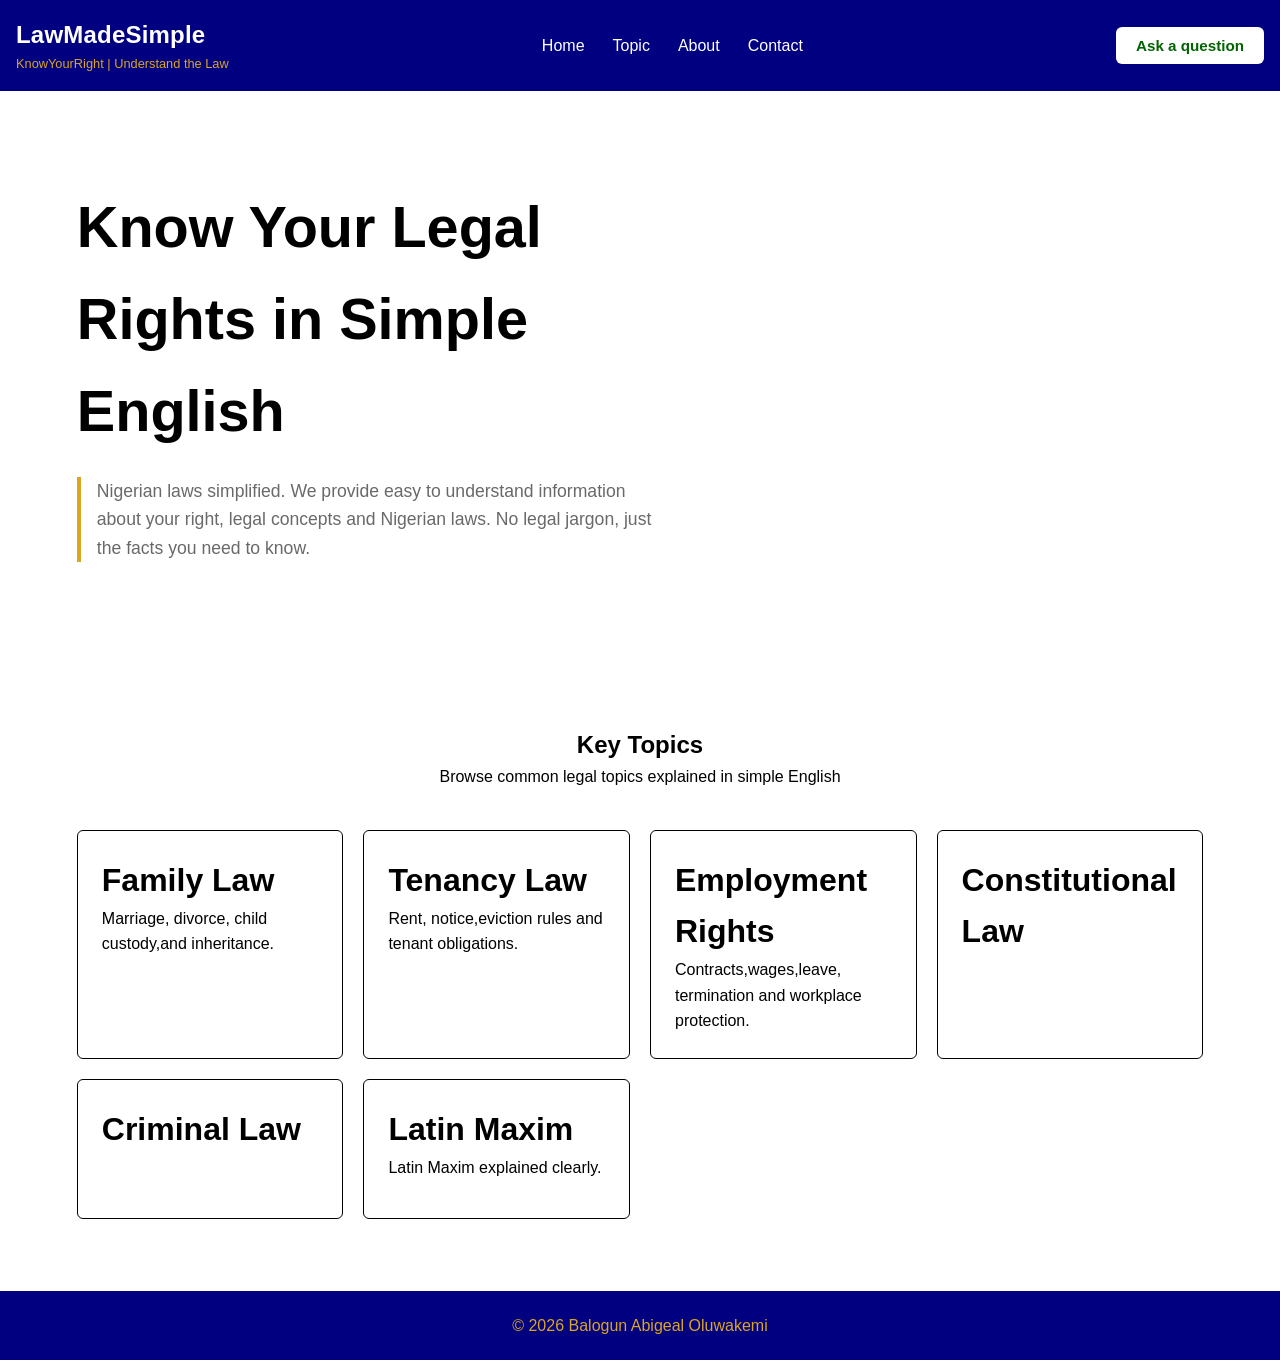
==== project.html @ 4a02079a "Create project.html" ====
<!DOCTYPE html>
<html lang="en">
<head>
    <meta charset="UTF-8">
    <title>Legal Information Website</title>
</head>
<body>
    <link rel="stylesheet" href="project.css">
    <nav class="navbar"> 
        <div class="logo">
            <h1>LawMadeSimple</h1>
            <p>KnowYourRight | Understand the Law</p>
            </div>
            <ul class="nav-links">
                <li><a href ="#Home">Home</a></li>
                <li><a href ="#Topics">Topic</a></li>
                <li><a href ="#About">About</a></li>
                <li><a href ="#Contact">Contact</a></li>
            </ul>
            <button>Ask a question</button>
  </nav>
  
  <div class="container">
      <h1>Know Your Legal Rights in Simple English</h1>
      <p>Nigerian laws simplified. We provide easy to understand information about your right, legal concepts and Nigerian laws. No legal jargon, just the facts you need to know.</p>
  </div>
  <Section > 
      <h1>Key Topics</h1>
      <p>Browse common legal topics explained in simple English</p>
      </Section>
      
      <div id="cards">
          <div class="cards-info">
              <h1>Family Law</h1>
              <p>Marriage, divorce, child custody,and inheritance.</p>
          </div>
          <div class="cards-info">
              <h1> Tenancy Law</h1>
              <p>Rent, notice,eviction rules and tenant obligations.</p>
          </div>
          <div class="cards-info">
              <h1>Employment Rights</h1>
              <p>Contracts,wages,leave, termination and workplace protection.</p>
          </div>
          <div class="cards-info">
              <h1>Constitutional Law</h1>
          </div>
          <div class ="cards-info">
              <h1>Criminal Law</h1>
          </div>
          <div class ="cards-info">
              <h1>Latin Maxim</h1>
              <p>Latin Maxim explained clearly.</p>
          </div>
      </div> 
  <footer>&copy 2026 Balogun Abigeal Oluwakemi</footer>
</body>
  </html>
---- project.css ----
* {
  box-sizing: border-box;
  margin: 0;
  padding: 0;
}

/* ---------- Color Variables ---------- */
:root {
  --deep-blue: navy;
  --gold: goldenrod;
  --green: seagreen;
  --green-dark: darkgreen;
  --white: white;
  --line: lightgray;
}

/* ---------- Body ---------- */
body {
  font-family: "Public Sans", Arial, sans-serif;
  background: white;
  color: black;
  line-height: 1.6;
}

/* ---------- Navbar ---------- */
.navbar {
  display: flex;
  align-items: center;
  justify-content: space-between;
  flex-wrap: wrap;
  gap: 16px;
  padding: 16px;
  background: navy;
  color: white;
}

.logo h1 {
  font-size: 1.5rem;
  letter-spacing: 0.2px;
}

.logo p {
  font-size: 0.8rem;
  color: goldenrod;
}

.nav-links {
  display: flex;
  gap: 28px;
  list-style: none;
}

.nav-links a {
  color: white;
  text-decoration: none;
  font-weight: 500;
  padding: 4px 0;
  border-bottom: 2px solid transparent;
}

.nav-links a:hover {
  border-bottom-color: goldenrod;
}

.navbar button {
  background: white;
  color: darkgreen;
  border: none;
  padding: 10px 20px;
  border-radius: 6px;
  font: 600 0.95rem "Public Sans", Arial, sans-serif;
  cursor: pointer;
}

.navbar button:hover {
  background: white;
}


.container {
  background: white;
  color: black;
  padding: 90px 6% 100px;
}

.container h1 {
  font-size: clamp(2rem, 5vw, 3.6rem);
  max-width: 18ch;
  margin-bottom: 20px;
}

.container p {
  max-width: 60ch;
  font-size: 1.1rem;
  color: dimgray;
  border-left: 4px solid goldenrod;
  padding-left: 16px;
}

/* ---------- Section Headings ---------- */
section {
  padding: 64px 6% 24px;
  text-align: center;
}

/* ---------- Cards Section ---------- */
#cards {
  display: grid;
  grid-template-columns:
    repeat(auto-fit, minmax(250px, 1fr));
  gap: 20px;
  padding: 16px 6% 72px;
}

.cards-info {
  background: white;
  border: 1px solid black;
  border-radius: 6px;
  padding: 24px;
  min-height: 140px;
}

/* ---------- Footer ---------- */
footer {
  background: navy;
  color: goldenrod;
  text-align: center;
  padding: 22px 6%;
}

/* ---------- Mobile Responsiveness ---------- */
@media (max-width: 640px) {
  .navbar {
    flex-direction: column;
    align-items: flex-start;
    position: static;
  }

  .nav-links {
    gap: 18px;
    flex-wrap: wrap;
  }

  .container {
    padding: 56px 6% 64px;
  }

  section {
    padding-top: 44px;
  }
}

/* ---------- Reduced Motion Accessibility ---------- */
@media (prefers-reduced-motion: reduce) {
  html {
    scroll-behavior: auto;
  }
}
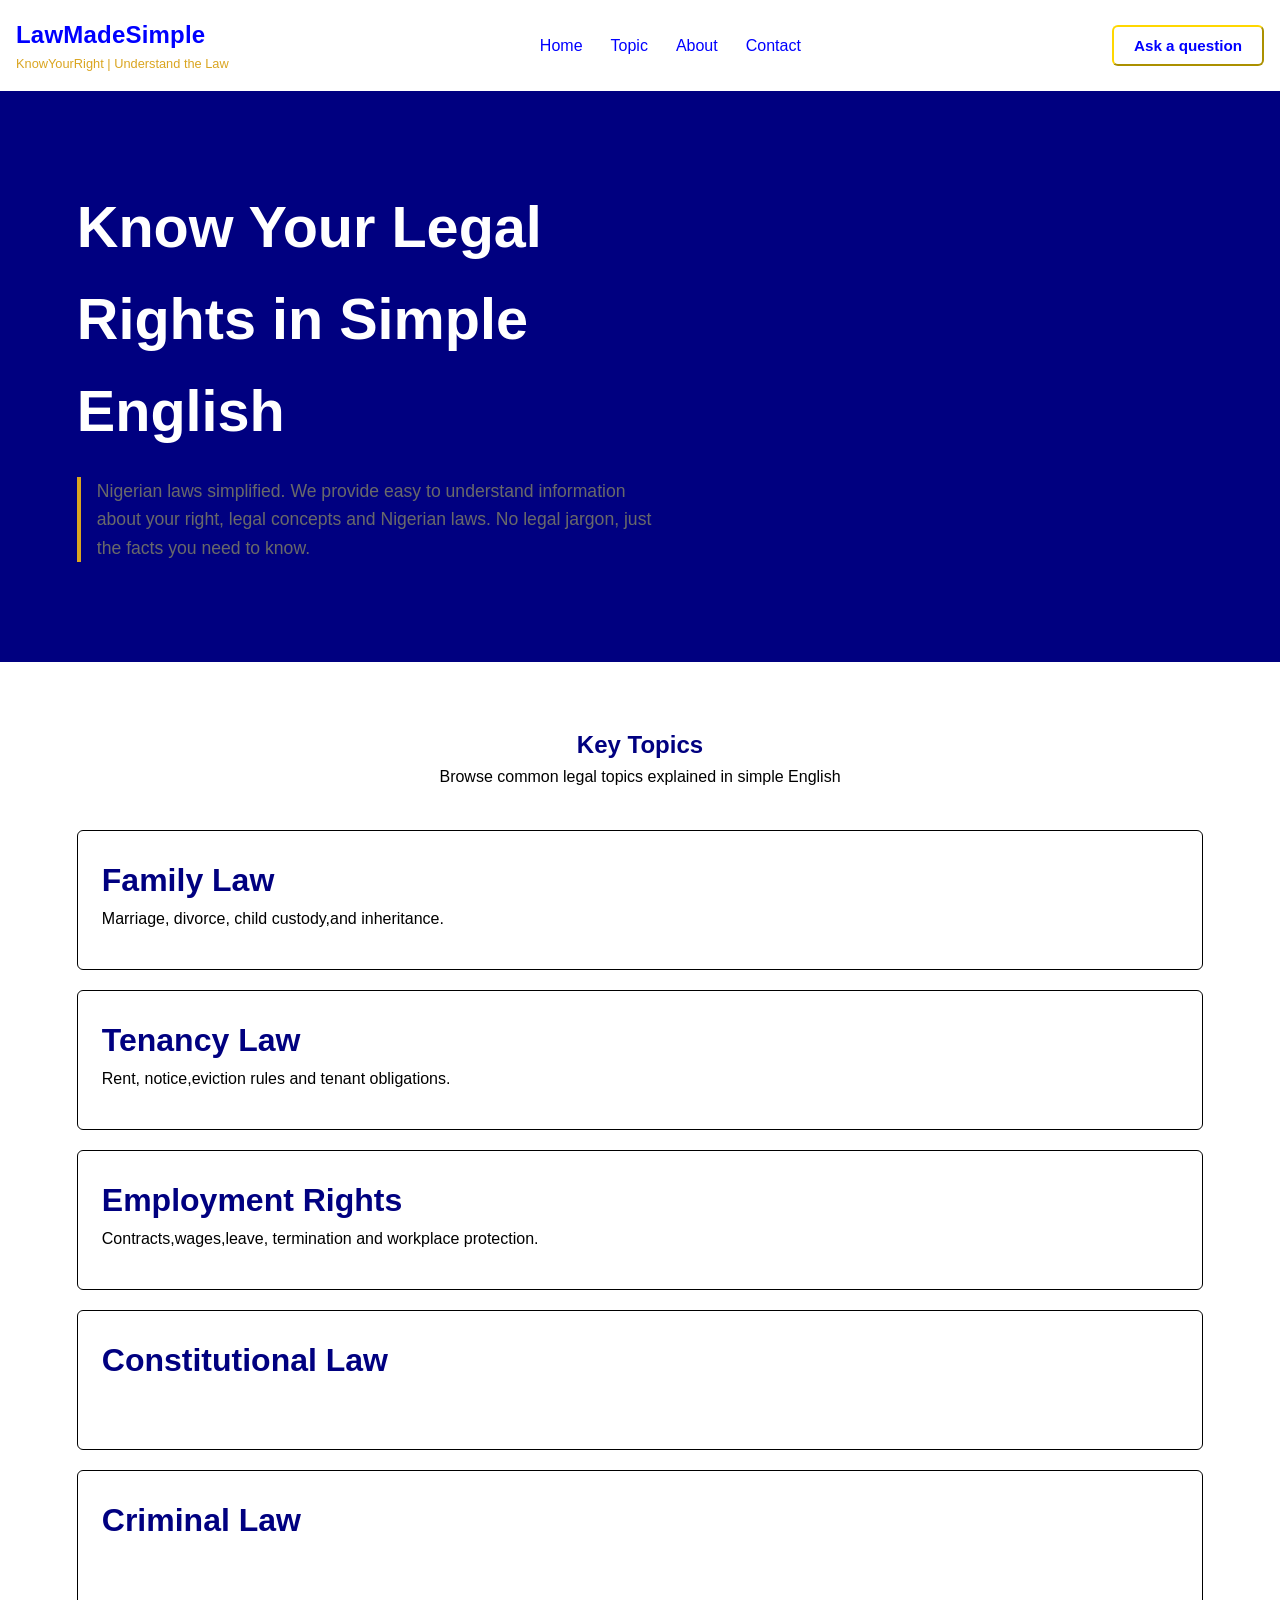
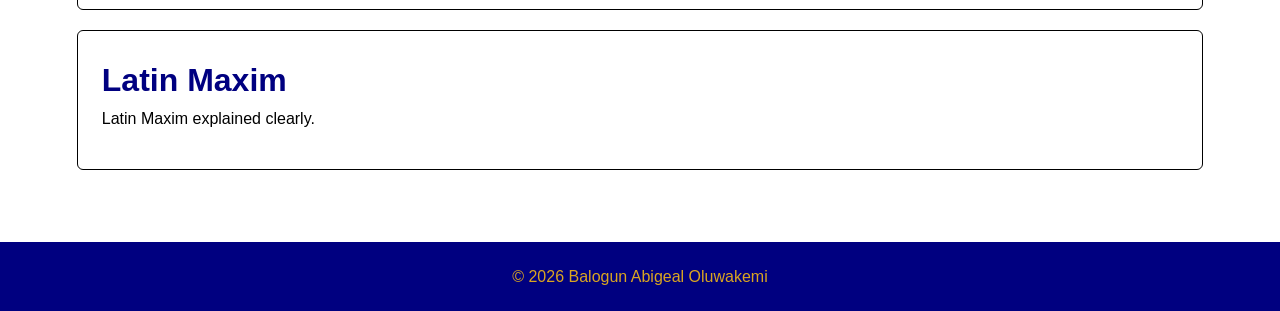
==== commit 8a4f2e03: "Update project.html" ====
--- a/project.html
+++ b/project.html
@@ -17,7 +17,7 @@
                 <li><a href ="#About">About</a></li>
                 <li><a href ="#Contact">Contact</a></li>
             </ul>
-            <button>Ask a question</button>
+            <button id="question-button">Ask a question</button>
   </nav>
   
   <div class="container">
--- a/project.css
+++ b/project.css
@@ -4,15 +4,6 @@
   padding: 0;
 }
 
-/* ---------- Color Variables ---------- */
-:root {
-  --deep-blue: navy;
-  --gold: goldenrod;
-  --green: seagreen;
-  --green-dark: darkgreen;
-  --white: white;
-  --line: lightgray;
-}
 
 /* ---------- Body ---------- */
 body {
@@ -30,8 +21,8 @@
   flex-wrap: wrap;
   gap: 16px;
   padding: 16px;
-  background: navy;
-  color: white;
+  background: white;
+  color: blue;
 }
 
 .logo h1 {
@@ -51,7 +42,7 @@
 }
 
 .nav-links a {
-  color: white;
+  color: blue;
   text-decoration: none;
   font-weight: 500;
   padding: 4px 0;
@@ -64,12 +55,12 @@
 
 .navbar button {
   background: white;
-  color: darkgreen;
-  border: none;
+  color: blue;
+  border-color: gold;
   padding: 10px 20px;
   border-radius: 6px;
   font: 600 0.95rem "Public Sans", Arial, sans-serif;
-  cursor: pointer;
+  
 }
 
 .navbar button:hover {
@@ -78,15 +69,17 @@
 
 
 .container {
-  background: white;
+  background: navy;
   color: black;
   padding: 90px 6% 100px;
+  border-color: lightgray;
 }
 
 .container h1 {
   font-size: clamp(2rem, 5vw, 3.6rem);
   max-width: 18ch;
   margin-bottom: 20px;
+  color: white;
 }
 
 .container p {
@@ -101,13 +94,16 @@
 section {
   padding: 64px 6% 24px;
   text-align: center;
+  }
+section h1{
+  color : navy;
 }
 
 /* ---------- Cards Section ---------- */
 #cards {
   display: grid;
-  grid-template-columns:
-    repeat(auto-fit, minmax(250px, 1fr));
+  grid-template-columns: (1fr, 1fr, 1fr);
+    
   gap: 20px;
   padding: 16px 6% 72px;
 }
@@ -118,6 +114,9 @@
   border-radius: 6px;
   padding: 24px;
   min-height: 140px;
+}
+.cards-info h1{
+    color: navy;
 }
 
 /* ---------- Footer ---------- */
